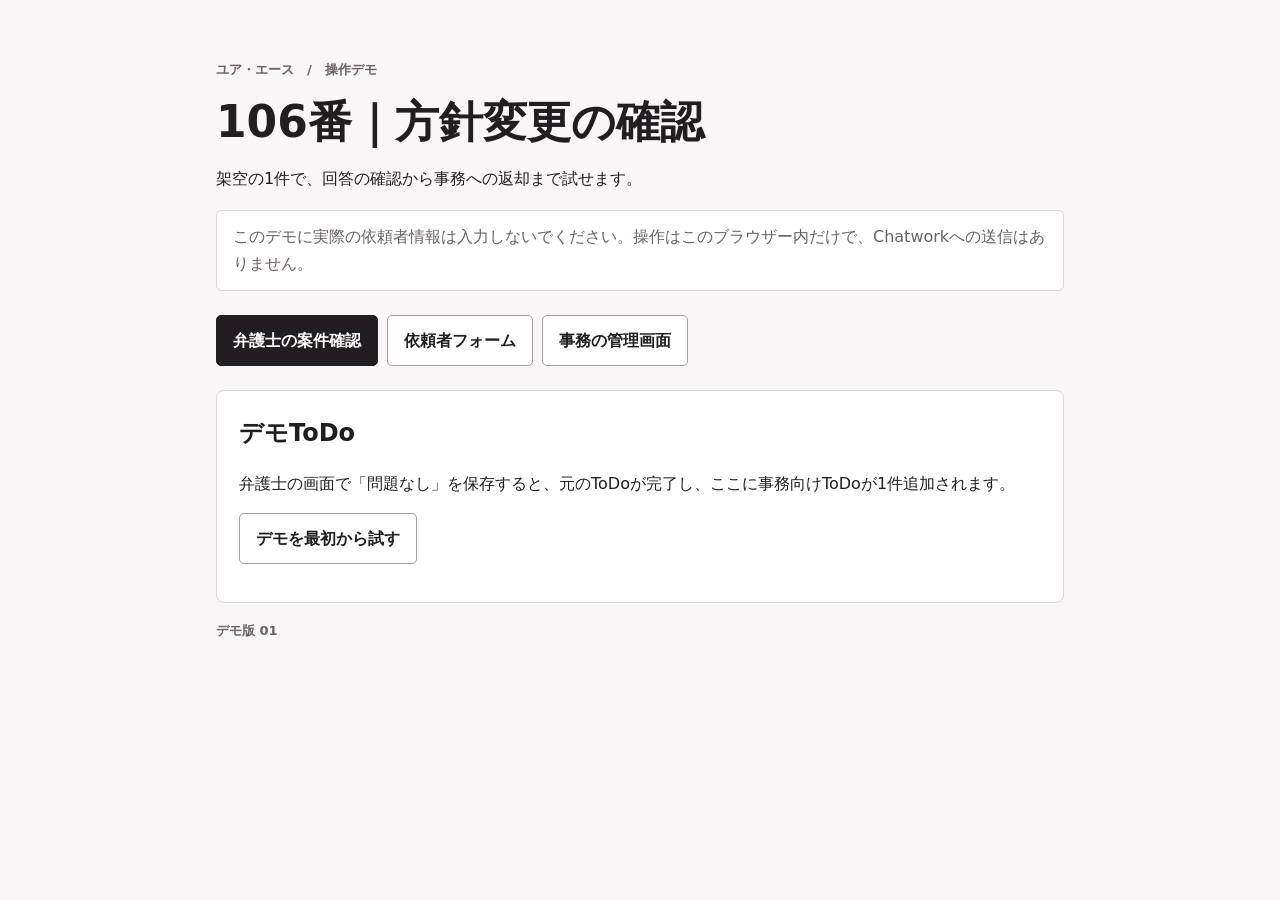
==== index.html @ e1c50179 "Publish isolated 106 workflow demonstration" ====
<!doctype html>
<html lang="ja"><head><meta charset="utf-8"><meta name="viewport" content="width=device-width, initial-scale=1"><meta name="robots" content="noindex,nofollow"><meta name="referrer" content="no-referrer"><meta http-equiv="Content-Security-Policy" content="default-src 'self'; script-src 'self'; style-src 'self'; img-src 'self' data:; connect-src 'none'; object-src 'none'; base-uri 'none'; form-action 'none'">
<title>106番｜方針変更の確認デモ</title><link rel="stylesheet" href="demo.css"><script defer src="api.js"></script><script defer src="start.js"></script></head>
<body><main><p class="eyebrow">ユア・エース　/　操作デモ</p><h1>106番｜方針変更の確認</h1><p>架空の1件で、回答の確認から事務への返却まで試せます。</p><aside>このデモに実際の依頼者情報は入力しないでください。操作はこのブラウザー内だけで、Chatworkへの送信はありません。</aside>
<nav aria-label="デモの画面"><a id="demo-review" class="primary" href="review/">弁護士の案件確認</a><a href="form/">依頼者フォーム</a><a href="admin.html#match">事務の管理画面</a></nav>
<section><h2>デモToDo</h2><p>弁護士の画面で「問題なし」を保存すると、元のToDoが完了し、ここに事務向けToDoが1件追加されます。</p><div id="demo-tasks"></div><button id="demo-reset" type="button">デモを最初から試す</button><p id="demo-message" role="status"></p></section>
<footer>デモ版 <strong id="demo-revision">01</strong></footer></main></body></html>
---- demo.css ----
:root{color-scheme:light;--fg:#211e21;--muted:#6c6167;--line:#ddd4d8;--surface:#f8f6f6;--accent:#a8152e}*{box-sizing:border-box}html{background:var(--surface)}body{margin:0;color:var(--fg);font:16px/1.7 system-ui,sans-serif}main{max-width:890px;margin:auto;padding:46px 21px 80px}.eyebrow,footer{font-size:13px;color:var(--muted);font-weight:700}h1{font-size:clamp(29px,5vw,44px);line-height:1.25;margin:10px 0}h2{margin:0}aside{background:#fff;border:1px solid var(--line);border-radius:6px;padding:12px 16px;color:var(--muted);margin:18px 0}nav{display:flex;gap:9px;flex-wrap:wrap;margin:24px 0}nav a,button{padding:11px 16px;background:#fff;color:var(--fg);text-decoration:none;border:1px solid #aa9da4;border-radius:5px;font:inherit;font-weight:650}nav a.primary{background:#221d21;color:white;border-color:#221d21}section{background:#fff;padding:22px;border:1px solid var(--line);border-radius:8px}details{margin:9px 0;padding:9px 12px;border:1px solid var(--line);border-radius:5px}summary,button{cursor:pointer}pre{font:inherit;white-space:pre-wrap;overflow-wrap:anywhere;color:var(--muted)}footer{margin-top:17px}:focus-visible{outline:3px solid var(--accent);outline-offset:3px}.demo-banner{padding:9px 12px!important;background:#fff3e9!important;color:#4d301e!important;text-align:center;font:700 13px/1.5 system-ui,sans-serif!important;margin:0!important}
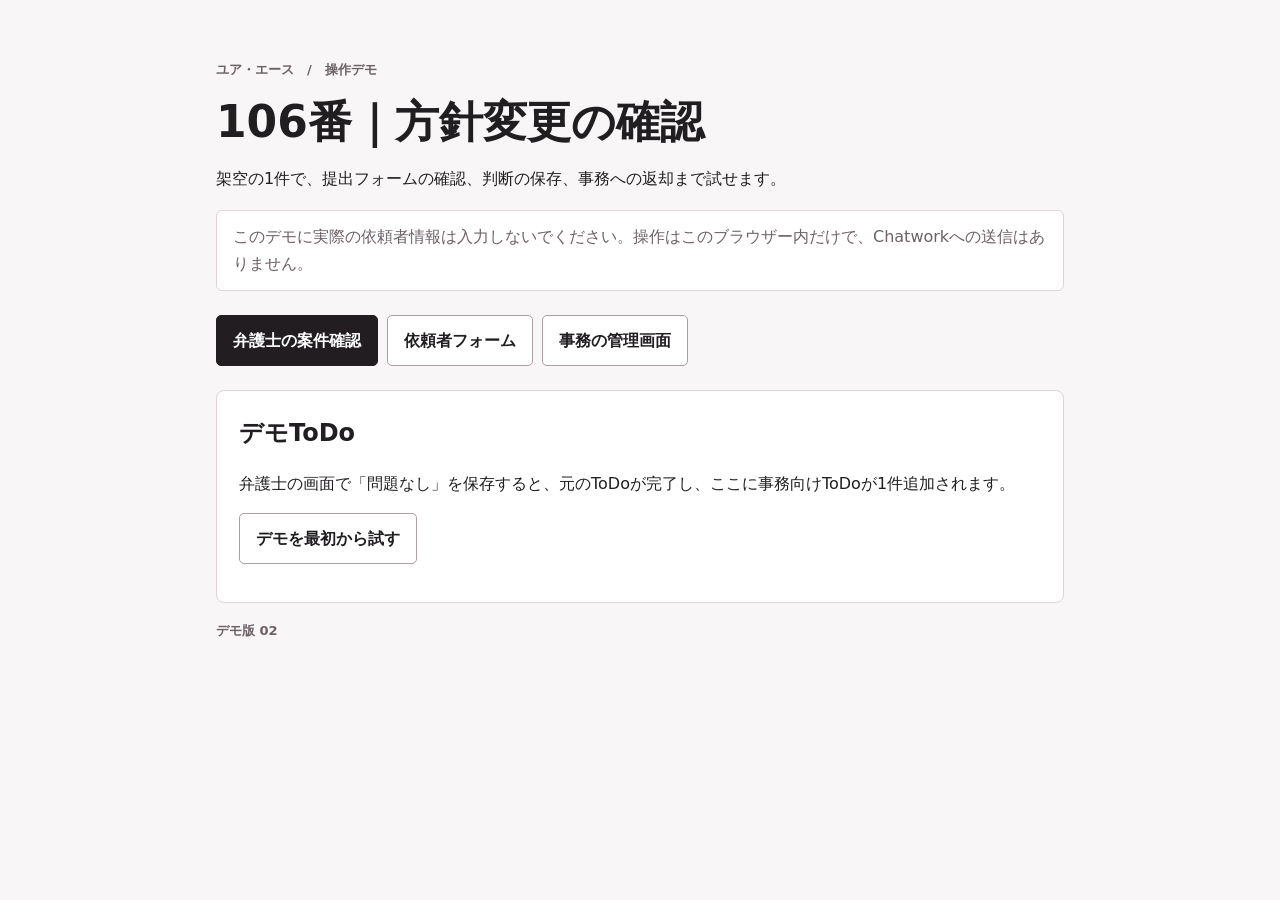
==== commit c1aeace8: "Clarify the submitted form and decision save flow" ====
--- a/index.html
+++ b/index.html
@@ -1,7 +1,7 @@
 <!doctype html>
 <html lang="ja"><head><meta charset="utf-8"><meta name="viewport" content="width=device-width, initial-scale=1"><meta name="robots" content="noindex,nofollow"><meta name="referrer" content="no-referrer"><meta http-equiv="Content-Security-Policy" content="default-src 'self'; script-src 'self'; style-src 'self'; img-src 'self' data:; connect-src 'none'; object-src 'none'; base-uri 'none'; form-action 'none'">
 <title>106番｜方針変更の確認デモ</title><link rel="stylesheet" href="demo.css"><script defer src="api.js"></script><script defer src="start.js"></script></head>
-<body><main><p class="eyebrow">ユア・エース　/　操作デモ</p><h1>106番｜方針変更の確認</h1><p>架空の1件で、回答の確認から事務への返却まで試せます。</p><aside>このデモに実際の依頼者情報は入力しないでください。操作はこのブラウザー内だけで、Chatworkへの送信はありません。</aside>
+<body><main><p class="eyebrow">ユア・エース　/　操作デモ</p><h1>106番｜方針変更の確認</h1><p>架空の1件で、提出フォームの確認、判断の保存、事務への返却まで試せます。</p><aside>このデモに実際の依頼者情報は入力しないでください。操作はこのブラウザー内だけで、Chatworkへの送信はありません。</aside>
 <nav aria-label="デモの画面"><a id="demo-review" class="primary" href="review/">弁護士の案件確認</a><a href="form/">依頼者フォーム</a><a href="admin.html#match">事務の管理画面</a></nav>
 <section><h2>デモToDo</h2><p>弁護士の画面で「問題なし」を保存すると、元のToDoが完了し、ここに事務向けToDoが1件追加されます。</p><div id="demo-tasks"></div><button id="demo-reset" type="button">デモを最初から試す</button><p id="demo-message" role="status"></p></section>
-<footer>デモ版 <strong id="demo-revision">01</strong></footer></main></body></html>
+<footer>デモ版 <strong id="demo-revision">02</strong></footer></main></body></html>
